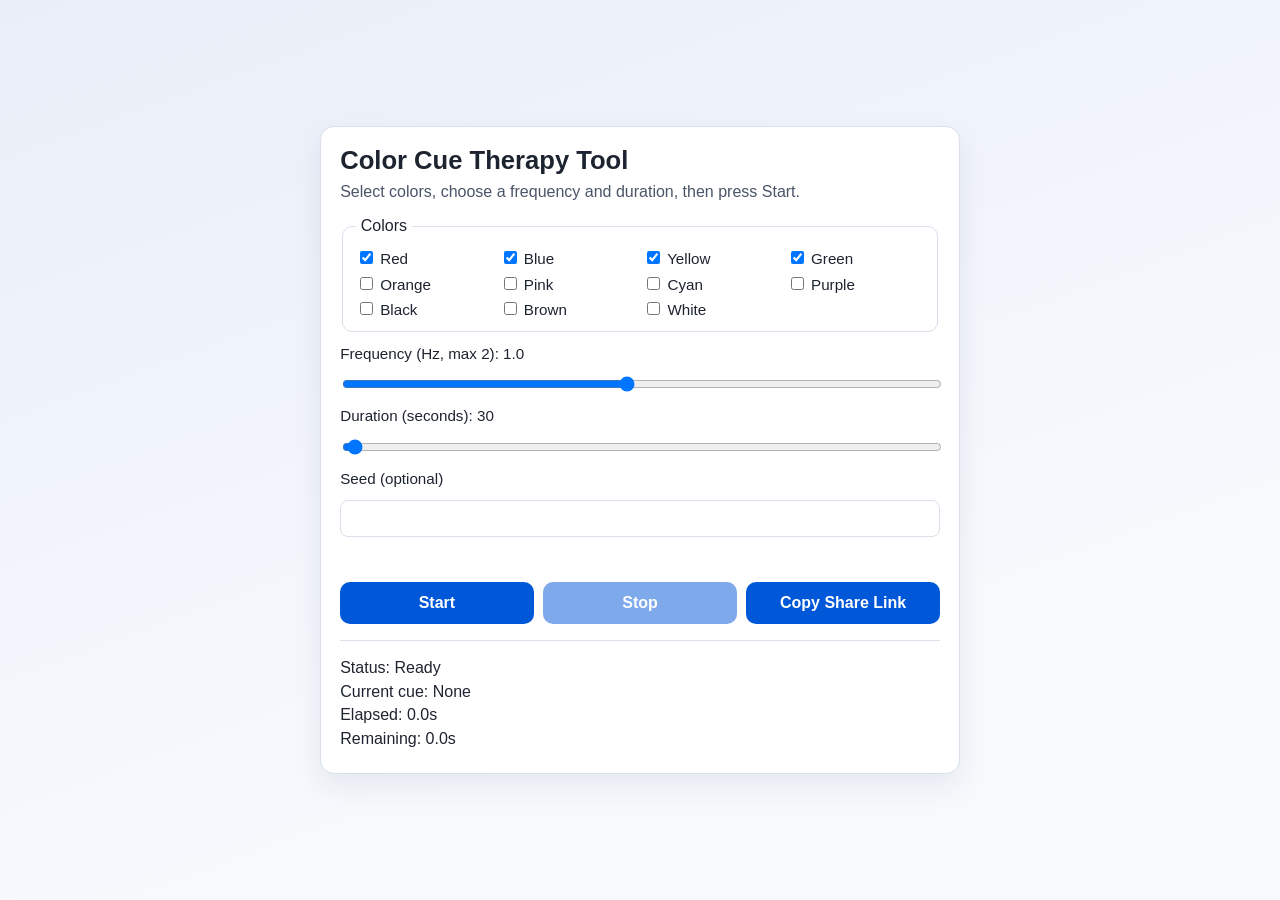
==== index.html @ 078ab06f "initial implementation" ====
<!DOCTYPE html>
<html lang="en">
<head>
  <meta charset="UTF-8">
  <meta name="viewport" content="width=device-width, initial-scale=1.0">
  <title>Color Cue Therapy Tool</title>
  <link rel="stylesheet" href="styles.css">
</head>
<body>
  <main class="app-shell">
    <h1>Color Cue Therapy Tool</h1>
    <p class="instructions">Select colors, choose a frequency and duration, then press Start.</p>

    <form id="config-form">
      <fieldset id="colors-fieldset">
        <legend>Colors</legend>
        <label><input type="checkbox" name="color" value="red"> Red</label>
        <label><input type="checkbox" name="color" value="blue"> Blue</label>
        <label><input type="checkbox" name="color" value="yellow"> Yellow</label>
        <label><input type="checkbox" name="color" value="green"> Green</label>
        <label><input type="checkbox" name="color" value="orange"> Orange</label>
        <label><input type="checkbox" name="color" value="pink"> Pink</label>
        <label><input type="checkbox" name="color" value="cyan"> Cyan</label>
        <label><input type="checkbox" name="color" value="purple"> Purple</label>
        <label><input type="checkbox" name="color" value="black"> Black</label>
        <label><input type="checkbox" name="color" value="brown"> Brown</label>
        <label><input type="checkbox" name="color" value="white"> White</label>
      </fieldset>

      <label for="hz-input">Frequency (Hz, max 2): <span id="hz-value">1.0</span></label>
      <input id="hz-input" type="range" step="0.1" min="0.1" max="2" value="1">

      <label for="seconds-input">Duration (seconds): <span id="seconds-value">30</span></label>
      <input id="seconds-input" type="range" step="1" min="1" max="3600" value="30">

      <label for="seed-input">Seed (optional)</label>
      <input id="seed-input" type="text" autocomplete="off">

      <div id="error-message" role="alert" aria-live="polite"></div>

      <div class="button-row">
        <button id="start-button" type="button">Start</button>
        <button id="stop-button" type="button" disabled>Stop</button>
        <button id="copy-link-button" type="button">Copy Share Link</button>
      </div>
    </form>

    <section id="status-panel">
      <p>Status: <span id="status-text">Ready</span></p>
      <p>Current cue: <span id="current-cue">None</span></p>
      <p>Elapsed: <span id="elapsed-text">0.0</span>s</p>
      <p>Remaining: <span id="remaining-text">0.0</span>s</p>
    </section>
  </main>

  <script src="app.js"></script>
</body>
</html>
---- styles.css ----
:root {
  color-scheme: light;
  --bg: #f4f7fb;
  --panel: #ffffff;
  --text: #1d2430;
  --subtle: #4a5568;
  --border: #d9e0ea;
  --accent: #0057d8;
  --danger: #b00020;
}

* {
  box-sizing: border-box;
}

body {
  margin: 0;
  min-height: 100vh;
  display: grid;
  place-items: center;
  padding: 1rem;
  background: linear-gradient(160deg, #e9eef8 0%, #f7f9fd 70%);
  color: var(--text);
  font-family: "Segoe UI", Tahoma, sans-serif;
}

.app-shell {
  width: 100%;
  max-width: 640px;
  background: var(--panel);
  border: 1px solid var(--border);
  border-radius: 14px;
  padding: 1.2rem;
  box-shadow: 0 12px 30px rgba(16, 40, 80, 0.08);
}

h1 {
  margin: 0 0 0.5rem;
  font-size: 1.6rem;
}

.instructions {
  margin: 0 0 1rem;
  color: var(--subtle);
}

#config-form {
  display: grid;
  gap: 0.8rem;
}

#colors-fieldset {
  border: 1px solid var(--border);
  border-radius: 10px;
  padding: 0.8rem;
  display: grid;
  gap: 0.4rem;
  grid-template-columns: repeat(auto-fit, minmax(120px, 1fr));
}

#colors-fieldset legend {
  padding: 0 0.3rem;
}

label {
  font-size: 0.95rem;
}

input[type="range"] {
  width: 100%;
}

input[type="text"] {
  width: 100%;
  padding: 0.55rem 0.6rem;
  border: 1px solid var(--border);
  border-radius: 8px;
  font-size: 1rem;
}

#error-message {
  min-height: 1.2rem;
  color: var(--danger);
  font-size: 0.95rem;
}

.button-row {
  display: grid;
  grid-template-columns: repeat(3, minmax(0, 1fr));
  gap: 0.6rem;
}

button {
  border: 0;
  border-radius: 10px;
  padding: 0.75rem 0.85rem;
  font-size: 1rem;
  font-weight: 600;
  cursor: pointer;
  color: #fff;
  background: var(--accent);
}

button:disabled {
  cursor: not-allowed;
  opacity: 0.5;
}

#status-panel {
  margin-top: 1rem;
  border-top: 1px solid var(--border);
  padding-top: 0.8rem;
}

#status-panel p {
  margin: 0.35rem 0;
}

@media (max-width: 620px) {
  .button-row {
    grid-template-columns: 1fr;
  }
}
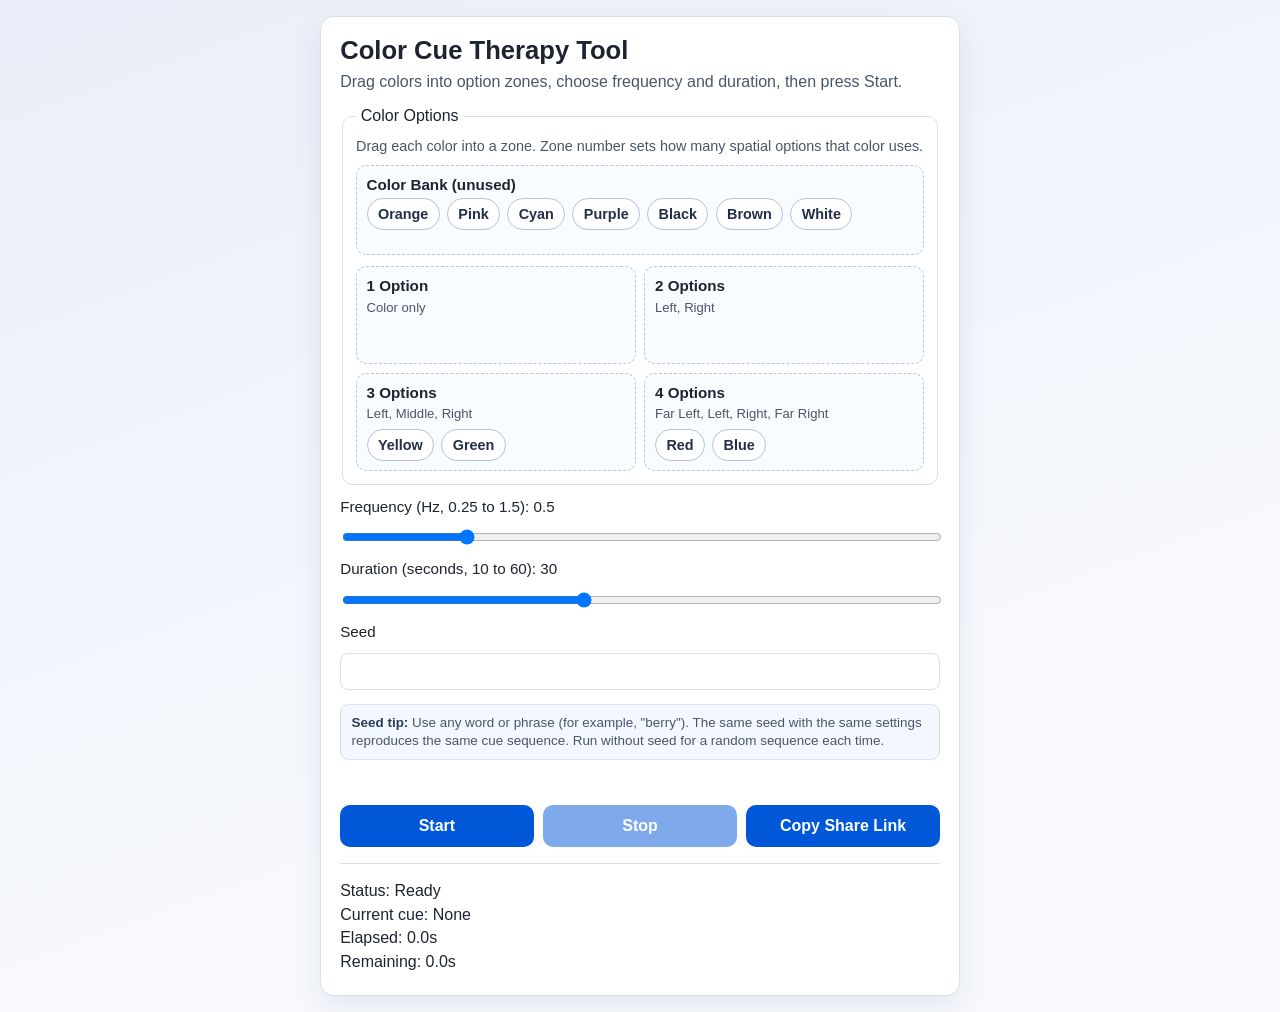
==== commit f6b8af06: "improvements" ====
--- a/index.html
+++ b/index.html
@@ -9,32 +9,51 @@
 <body>
   <main class="app-shell">
     <h1>Color Cue Therapy Tool</h1>
-    <p class="instructions">Select colors, choose a frequency and duration, then press Start.</p>
+    <p class="instructions">Drag colors into option zones, choose frequency and duration, then press Start.</p>
 
     <form id="config-form">
       <fieldset id="colors-fieldset">
-        <legend>Colors</legend>
-        <label><input type="checkbox" name="color" value="red"> Red</label>
-        <label><input type="checkbox" name="color" value="blue"> Blue</label>
-        <label><input type="checkbox" name="color" value="yellow"> Yellow</label>
-        <label><input type="checkbox" name="color" value="green"> Green</label>
-        <label><input type="checkbox" name="color" value="orange"> Orange</label>
-        <label><input type="checkbox" name="color" value="pink"> Pink</label>
-        <label><input type="checkbox" name="color" value="cyan"> Cyan</label>
-        <label><input type="checkbox" name="color" value="purple"> Purple</label>
-        <label><input type="checkbox" name="color" value="black"> Black</label>
-        <label><input type="checkbox" name="color" value="brown"> Brown</label>
-        <label><input type="checkbox" name="color" value="white"> White</label>
+        <legend>Color Options</legend>
+        <p class="board-note">Drag each color into a zone. Zone number sets how many spatial options that color uses.</p>
+
+        <section class="drop-zone bank-zone" id="color-bank" data-option-count="0">
+          <h3>Color Bank (unused)</h3>
+          <div class="zone-chips"></div>
+        </section>
+
+        <div class="option-zone-grid">
+          <section class="drop-zone option-zone" id="option-zone-1" data-option-count="1">
+            <h3>1 Option</h3>
+            <p class="zone-help">Color only</p>
+            <div class="zone-chips"></div>
+          </section>
+          <section class="drop-zone option-zone" id="option-zone-2" data-option-count="2">
+            <h3>2 Options</h3>
+            <p class="zone-help">Left, Right</p>
+            <div class="zone-chips"></div>
+          </section>
+          <section class="drop-zone option-zone" id="option-zone-3" data-option-count="3">
+            <h3>3 Options</h3>
+            <p class="zone-help">Left, Middle, Right</p>
+            <div class="zone-chips"></div>
+          </section>
+          <section class="drop-zone option-zone" id="option-zone-4" data-option-count="4">
+            <h3>4 Options</h3>
+            <p class="zone-help">Far Left, Left, Right, Far Right</p>
+            <div class="zone-chips"></div>
+          </section>
+        </div>
       </fieldset>
 
-      <label for="hz-input">Frequency (Hz, max 2): <span id="hz-value">1.0</span></label>
-      <input id="hz-input" type="range" step="0.1" min="0.1" max="2" value="1">
+      <label for="hz-input">Frequency (Hz, 0.25 to 1.5): <span id="hz-value">0.5</span></label>
+      <input id="hz-input" type="range" step="0.05" min="0.25" max="1.5" value="0.5">
 
-      <label for="seconds-input">Duration (seconds): <span id="seconds-value">30</span></label>
-      <input id="seconds-input" type="range" step="1" min="1" max="3600" value="30">
+      <label for="seconds-input">Duration (seconds, 10 to 60): <span id="seconds-value">30</span></label>
+      <input id="seconds-input" type="range" step="1" min="10" max="60" value="30">
 
-      <label for="seed-input">Seed (optional)</label>
-      <input id="seed-input" type="text" autocomplete="off">
+      <label for="seed-input">Seed</label>
+      <input id="seed-input" type="text" autocomplete="off" aria-describedby="seed-help">
+      <p id="seed-help" class="field-help"><strong>Seed tip:</strong> Use any word or phrase (for example, "berry"). The same seed with the same settings reproduces the same cue sequence. Run without seed for a random sequence each time.</p>
 
       <div id="error-message" role="alert" aria-live="polite"></div>
 
--- a/styles.css
+++ b/styles.css
@@ -54,12 +54,72 @@
   border-radius: 10px;
   padding: 0.8rem;
   display: grid;
-  gap: 0.4rem;
-  grid-template-columns: repeat(auto-fit, minmax(120px, 1fr));
+  gap: 0.7rem;
 }
 
 #colors-fieldset legend {
   padding: 0 0.3rem;
+}
+
+.board-note {
+  margin: 0;
+  color: var(--subtle);
+  font-size: 0.9rem;
+}
+
+.drop-zone {
+  border: 1px dashed #b7c6de;
+  border-radius: 10px;
+  background: #f8fbff;
+  padding: 0.6rem;
+  min-height: 90px;
+}
+
+.drop-zone.is-over {
+  border-color: #3172e8;
+  background: #edf4ff;
+}
+
+.drop-zone h3 {
+  margin: 0 0 0.35rem;
+  font-size: 0.95rem;
+}
+
+.zone-help {
+  margin: 0 0 0.45rem;
+  font-size: 0.82rem;
+  color: var(--subtle);
+}
+
+.zone-chips {
+  display: flex;
+  flex-wrap: wrap;
+  gap: 0.45rem;
+  min-height: 32px;
+}
+
+.option-zone-grid {
+  display: grid;
+  gap: 0.55rem;
+  grid-template-columns: repeat(2, minmax(0, 1fr));
+}
+
+.color-chip {
+  border: 1px solid #b4c3db;
+  background: #fff;
+  color: #213047;
+  border-radius: 999px;
+  font-size: 0.9rem;
+  padding: 0.35rem 0.65rem;
+  cursor: grab;
+}
+
+.color-chip:active {
+  cursor: grabbing;
+}
+
+.color-chip.is-dragging {
+  opacity: 0.45;
 }
 
 label {
@@ -76,6 +136,21 @@
   border: 1px solid var(--border);
   border-radius: 8px;
   font-size: 1rem;
+}
+
+.field-help {
+  margin: 0.05rem 0 0;
+  padding: 0.55rem 0.65rem;
+  color: var(--subtle);
+  background: #f3f7ff;
+  border: 1px solid #d8e2f1;
+  border-radius: 8px;
+  font-size: 0.84rem;
+  line-height: 1.35;
+}
+
+.field-help strong {
+  color: #2a3c57;
 }
 
 #error-message {
@@ -117,6 +192,10 @@
 }
 
 @media (max-width: 620px) {
+  .option-zone-grid {
+    grid-template-columns: 1fr;
+  }
+
   .button-row {
     grid-template-columns: 1fr;
   }
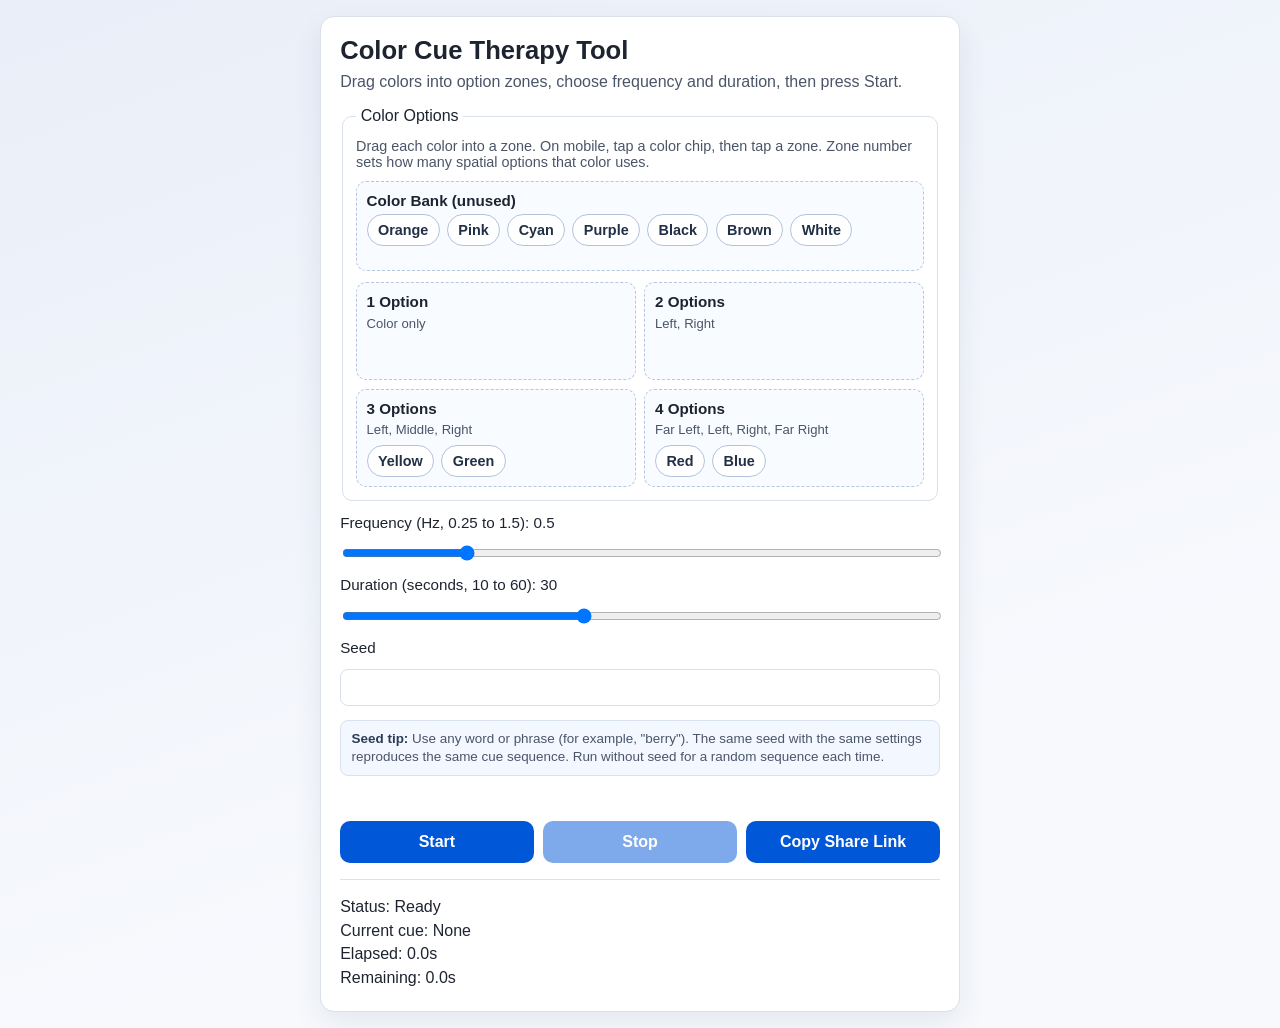
==== commit acebe3fa: "fixing mobile drag and drop" ====
--- a/index.html
+++ b/index.html
@@ -14,7 +14,7 @@
     <form id="config-form">
       <fieldset id="colors-fieldset">
         <legend>Color Options</legend>
-        <p class="board-note">Drag each color into a zone. Zone number sets how many spatial options that color uses.</p>
+        <p class="board-note">Drag each color into a zone. On mobile, tap a color chip, then tap a zone. Zone number sets how many spatial options that color uses.</p>
 
         <section class="drop-zone bank-zone" id="color-bank" data-option-count="0">
           <h3>Color Bank (unused)</h3>
--- a/styles.css
+++ b/styles.css
@@ -112,6 +112,7 @@
   font-size: 0.9rem;
   padding: 0.35rem 0.65rem;
   cursor: grab;
+  touch-action: manipulation;
 }
 
 .color-chip:active {
@@ -120,6 +121,12 @@
 
 .color-chip.is-dragging {
   opacity: 0.45;
+}
+
+.color-chip.is-selected {
+  border-color: #1b6ed8;
+  background: #eaf2ff;
+  box-shadow: 0 0 0 2px rgba(27, 110, 216, 0.18);
 }
 
 label {
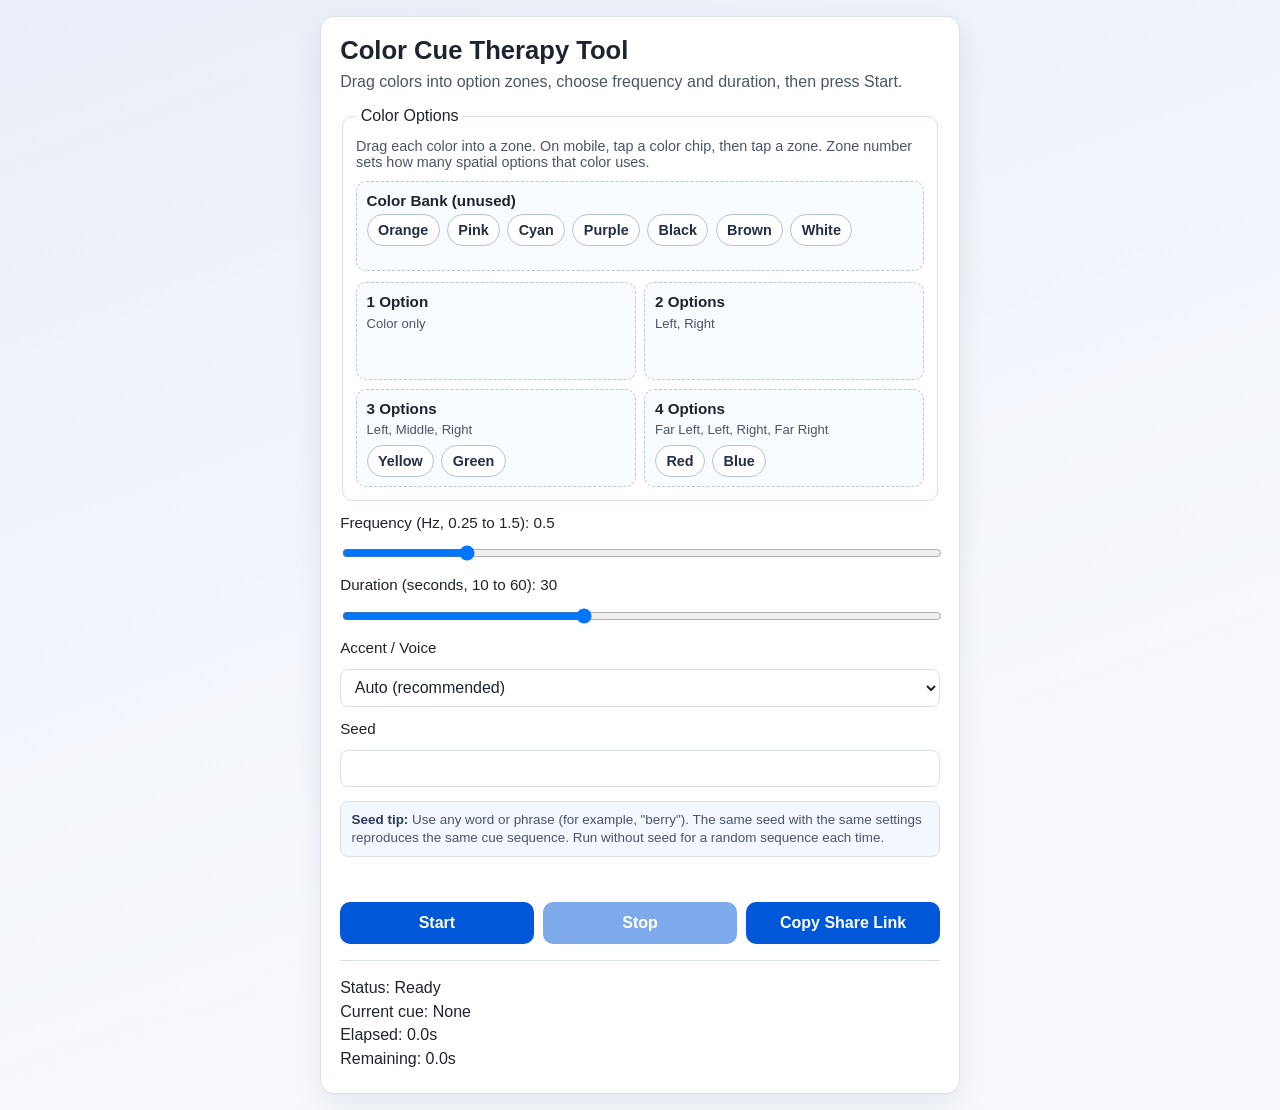
==== commit ba72141b: "accents" ====
--- a/index.html
+++ b/index.html
@@ -51,6 +51,11 @@
       <label for="seconds-input">Duration (seconds, 10 to 60): <span id="seconds-value">30</span></label>
       <input id="seconds-input" type="range" step="1" min="10" max="60" value="30">
 
+      <label for="accent-input">Accent / Voice</label>
+      <select id="accent-input">
+        <option value="auto">Auto (recommended)</option>
+      </select>
+
       <label for="seed-input">Seed</label>
       <input id="seed-input" type="text" autocomplete="off" aria-describedby="seed-help">
       <p id="seed-help" class="field-help"><strong>Seed tip:</strong> Use any word or phrase (for example, "berry"). The same seed with the same settings reproduces the same cue sequence. Run without seed for a random sequence each time.</p>
--- a/styles.css
+++ b/styles.css
@@ -145,6 +145,16 @@
   font-size: 1rem;
 }
 
+select {
+  width: 100%;
+  padding: 0.55rem 0.6rem;
+  border: 1px solid var(--border);
+  border-radius: 8px;
+  font-size: 1rem;
+  background: #fff;
+  color: var(--text);
+}
+
 .field-help {
   margin: 0.05rem 0 0;
   padding: 0.55rem 0.65rem;
